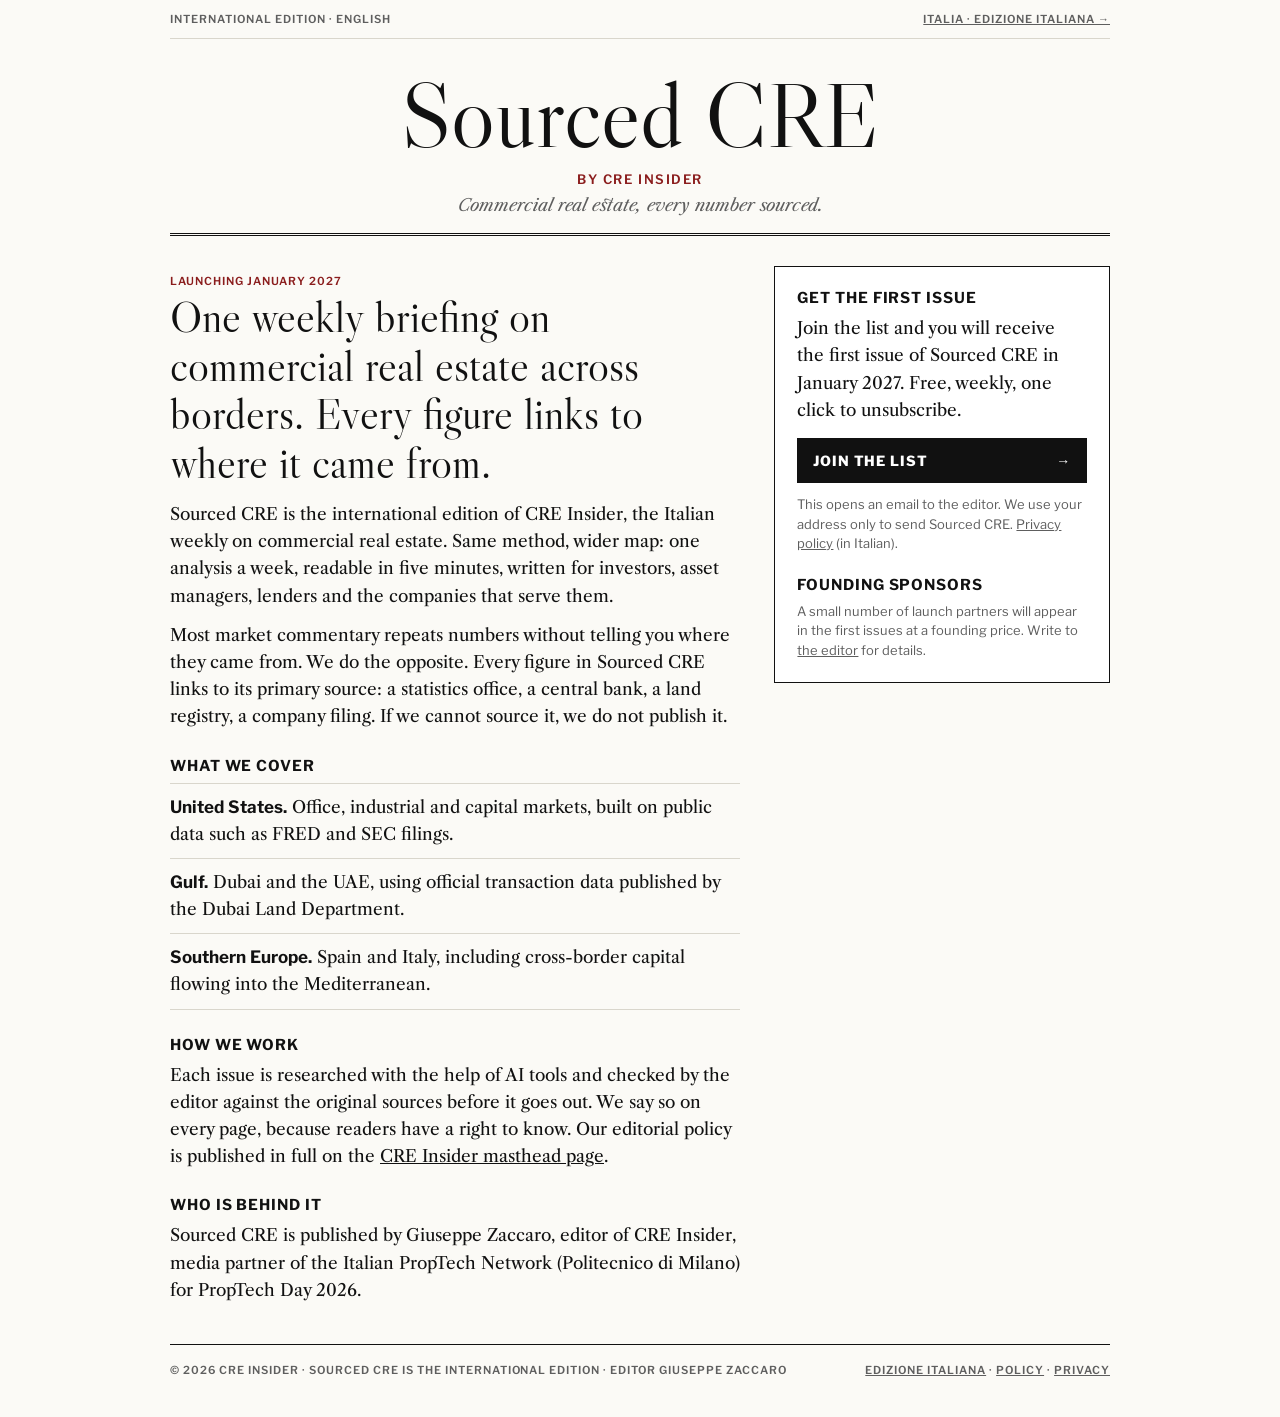
==== global/index.html @ a5fa9f80 "Edizione internazionale Sourced CRE by CRE Insider (/global) e banner per chi visita dall'estero Co-" ====
<!doctype html>
<html lang="en">
<head>
<meta charset="utf-8">
<meta name="viewport" content="width=device-width, initial-scale=1">
<title>Sourced CRE by CRE Insider · Commercial real estate, every number sourced</title>
<meta name="description" content="Sourced CRE is the international English edition of CRE Insider: one weekly briefing on commercial real estate in the US, the Gulf and Europe, where every figure links to its primary source.">
<meta property="og:type" content="website">
<meta property="og:title" content="Sourced CRE by CRE Insider · Every number has its source">
<meta property="og:description" content="The international edition of CRE Insider: commercial real estate in the US, the Gulf and Europe, with every figure linked to its primary source.">
<meta property="og:image" content="https://cre-insider.online/og.png">
<meta property="og:url" content="https://cre-insider.online/global/">
<link rel="canonical" href="https://cre-insider.online/global/">
<link rel="alternate" hreflang="en" href="https://cre-insider.online/global/">
<link rel="alternate" hreflang="it" href="https://cre-insider.online/">
<link rel="alternate" hreflang="x-default" href="https://cre-insider.online/global/">
<link rel="icon" href="../favicon.svg" type="image/svg+xml">
<link rel="preconnect" href="https://fonts.googleapis.com">
<link rel="preconnect" href="https://fonts.gstatic.com" crossorigin>
<link href="https://fonts.googleapis.com/css2?family=Libre+Caslon+Display&family=Libre+Caslon+Text:ital,wght@0,400;0,700;1,400&family=Libre+Franklin:wght@400;600;800&display=optional" rel="stylesheet">
<style>
  :root { --paper:#fbfaf6; --ink:#111; --gray:#5e5e5e; --rule:#d9d6cc; --accent:#8a1c1c;
    --display:"Libre Caslon Display",Georgia,serif; --serif:"Libre Caslon Text",Georgia,serif; --sans:"Libre Franklin",Helvetica,Arial,sans-serif; }
  * { box-sizing:border-box; margin:0; padding:0; }
  body { background:var(--paper); color:var(--ink); font:17px/1.6 var(--serif); }
  a { color:inherit; }
  .wrap { max-width:980px; margin:0 auto; padding:0 20px; }
  .label { font:600 11px/1.3 var(--sans); text-transform:uppercase; letter-spacing:.09em; }
  .topbar { display:flex; justify-content:space-between; flex-wrap:wrap; gap:12px; padding:12px 0; border-bottom:1px solid var(--rule); color:var(--gray); }
  .masthead { text-align:center; padding:30px 0 18px; border-bottom:3px double var(--ink); }
  .masthead h1 { font:400 clamp(46px,8vw,92px)/1 var(--display); }
  .masthead .by { font:600 13px var(--sans); letter-spacing:.12em; text-transform:uppercase; color:var(--accent); margin-top:10px; }
  .masthead p { font:italic 17px var(--serif); color:var(--gray); margin-top:8px; }
  .grid { display:grid; grid-template-columns:minmax(0,1.7fr) minmax(0,1fr); gap:34px; margin:30px 0 40px; }
  h2 { font:400 clamp(30px,4vw,44px)/1.1 var(--display); margin-bottom:14px; }
  h3 { font:700 15px var(--sans); text-transform:uppercase; letter-spacing:.06em; margin:26px 0 8px; }
  p + p { margin-top:12px; }
  ul.list { list-style:none; border-top:1px solid var(--rule); }
  ul.list li { padding:10px 0; border-bottom:1px solid var(--rule); }
  ul.list b { font-family:var(--sans); }
  .card { border:1px solid var(--ink); background:#fff; padding:22px; position:sticky; top:20px; }
  .card h3 { margin-top:0; }
  .btn { display:flex; justify-content:space-between; align-items:center; width:100%; background:var(--ink); color:#fff; border:0; padding:14px 16px; font:800 14px var(--sans); text-transform:uppercase; letter-spacing:.06em; text-decoration:none; margin-top:14px; }
  .btn:hover { background:var(--accent); }
  .small { font:13px/1.5 var(--sans); color:var(--gray); margin-top:12px; }
  footer { display:flex; justify-content:space-between; flex-wrap:wrap; gap:10px; padding:18px 0 40px; border-top:1px solid var(--ink); color:var(--gray); }
  @media (max-width:760px) { .grid { grid-template-columns:1fr; } .card { position:static; } }
</style>
</head>
<body>
<div class="wrap">
  <div class="topbar label"><span>International edition · English</span><span><a href="/">Italia · Edizione italiana →</a></span></div>
  <header class="masthead">
    <h1>Sourced CRE</h1>
    <div class="by">by CRE Insider</div>
    <p>Commercial real estate, every number sourced.</p>
  </header>

  <main class="grid">
    <article>
      <span class="label" style="color:var(--accent)">Launching January 2027</span>
      <h2>One weekly briefing on commercial real estate across borders. Every figure links to where it came from.</h2>
      <p>Sourced CRE is the international edition of CRE Insider, the Italian weekly on commercial real estate. Same method, wider map: one analysis a week, readable in five minutes, written for investors, asset managers, lenders and the companies that serve them.</p>
      <p>Most market commentary repeats numbers without telling you where they came from. We do the opposite. Every figure in Sourced CRE links to its primary source: a statistics office, a central bank, a land registry, a company filing. If we cannot source it, we do not publish it.</p>

      <h3>What we cover</h3>
      <ul class="list">
        <li><b>United States.</b> Office, industrial and capital markets, built on public data such as FRED and SEC filings.</li>
        <li><b>Gulf.</b> Dubai and the UAE, using official transaction data published by the Dubai Land Department.</li>
        <li><b>Southern Europe.</b> Spain and Italy, including cross-border capital flowing into the Mediterranean.</li>
      </ul>

      <h3>How we work</h3>
      <p>Each issue is researched with the help of AI tools and checked by the editor against the original sources before it goes out. We say so on every page, because readers have a right to know. Our editorial policy is published in full on the <a href="/redazione.html">CRE Insider masthead page</a>.</p>

      <h3>Who is behind it</h3>
      <p>Sourced CRE is published by Giuseppe Zaccaro, editor of CRE Insider, media partner of the Italian PropTech Network (Politecnico di Milano) for PropTech Day 2026.</p>
    </article>

    <aside>
      <div class="card">
        <h3>Get the first issue</h3>
        <p>Join the list and you will receive the first issue of Sourced CRE in January 2027. Free, weekly, one click to unsubscribe.</p>
        <a class="btn" href="mailto:giuseppezaccaro808@gmail.com?subject=Sourced%20CRE%20-%20add%20me%20to%20the%20list&amp;body=Please%20add%20me%20to%20the%20Sourced%20CRE%20list.%0A%0AName%3A%0ACompany%3A%0ACountry%3A"><span>Join the list</span><span aria-hidden="true">→</span></a>
        <p class="small">This opens an email to the editor. We use your address only to send Sourced CRE. <a href="/privacy.html">Privacy policy</a> (in Italian).</p>
        <h3 style="margin-top:22px">Founding sponsors</h3>
        <p class="small" style="margin-top:0">A small number of launch partners will appear in the first issues at a founding price. Write to <a href="mailto:giuseppezaccaro808@gmail.com?subject=Sourced%20CRE%20-%20founding%20sponsor">the editor</a> for details.</p>
      </div>
    </aside>
  </main>

  <footer class="label">
    <span>© 2026 CRE Insider · Sourced CRE is the international edition · Editor Giuseppe Zaccaro</span>
    <span><a href="/">Edizione italiana</a> · <a href="/redazione.html">Policy</a> · <a href="/privacy.html">Privacy</a></span>
  </footer>
</div>
</body>
</html>
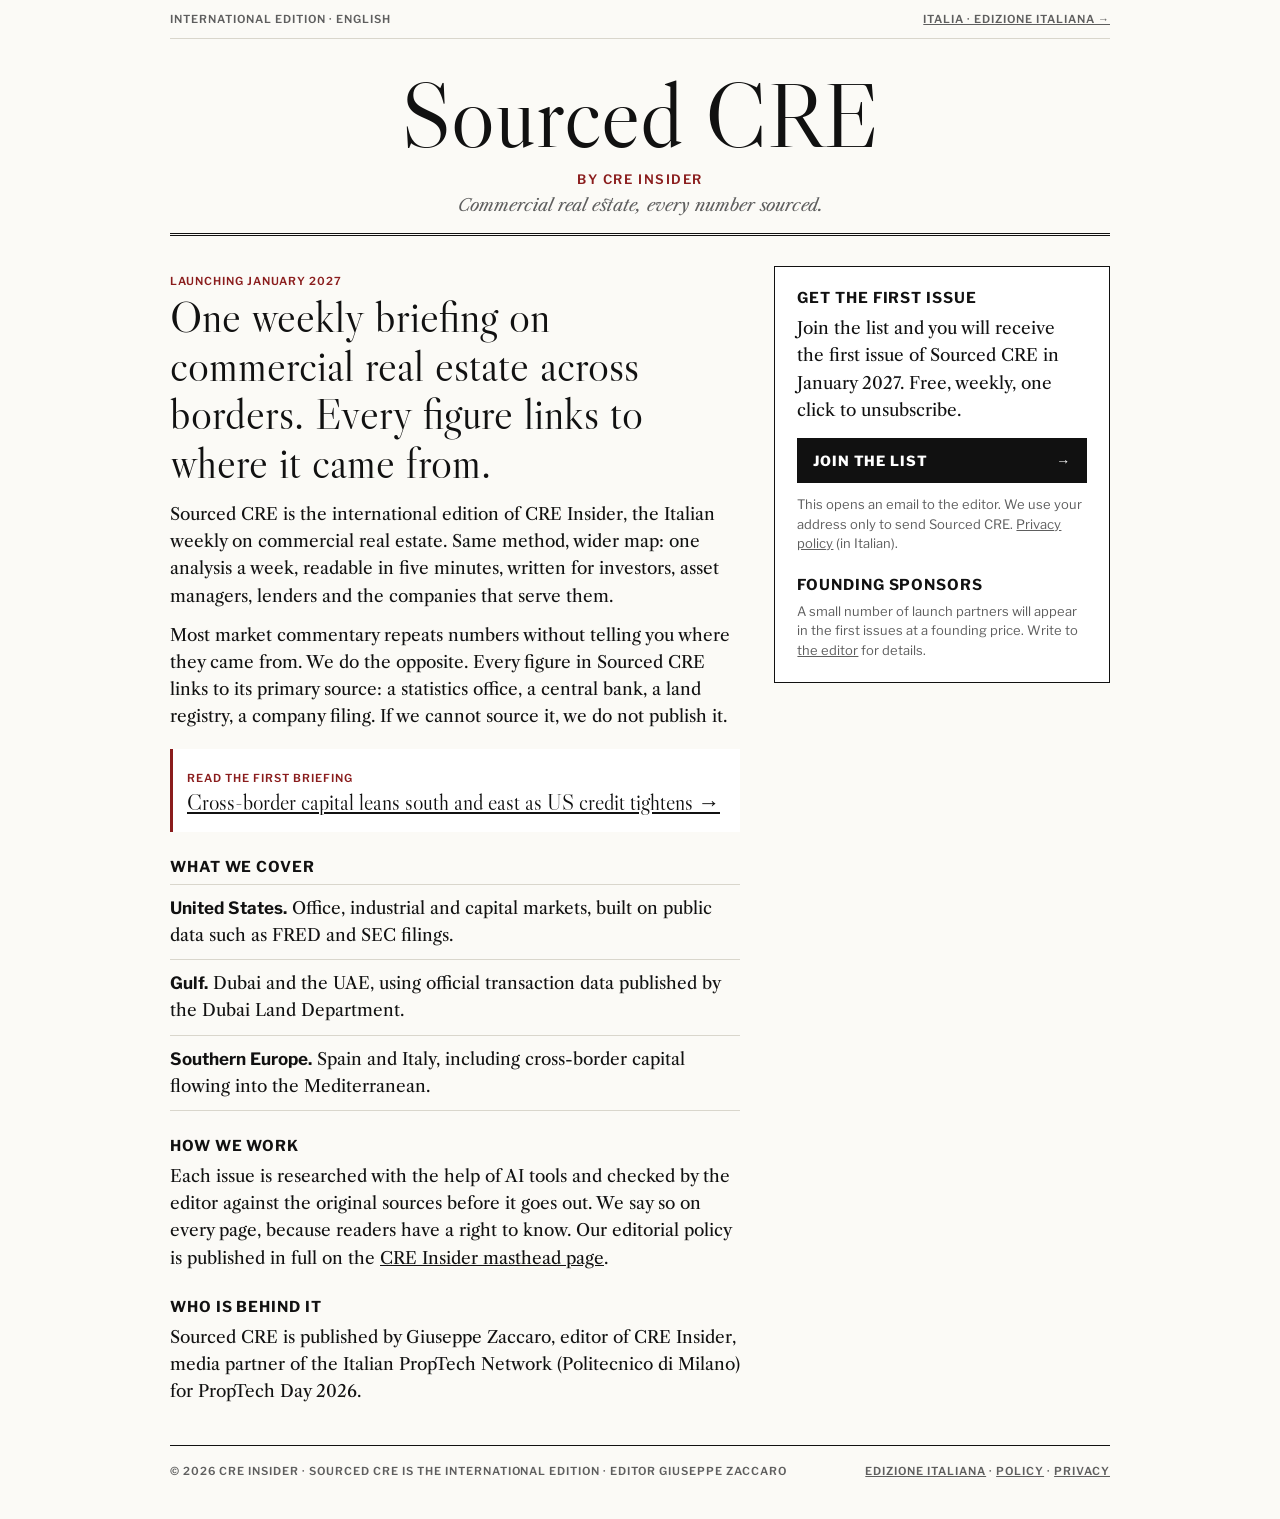
==== commit f6f3930a: "Sourced CRE: primo briefing in inglese con fonti Co-Authored-By: Claude Opus 5.5 <noreply@anthropic." ====
--- a/global/index.html
+++ b/global/index.html
@@ -63,6 +63,8 @@
       <p>Sourced CRE is the international edition of CRE Insider, the Italian weekly on commercial real estate. Same method, wider map: one analysis a week, readable in five minutes, written for investors, asset managers, lenders and the companies that serve them.</p>
       <p>Most market commentary repeats numbers without telling you where they came from. We do the opposite. Every figure in Sourced CRE links to its primary source: a statistics office, a central bank, a land registry, a company filing. If we cannot source it, we do not publish it.</p>
 
+      <p style="margin-top:18px;padding:14px;border-left:3px solid var(--accent);background:#fff"><span class="label" style="color:var(--accent)">Read the first briefing</span><br><a href="/global/briefing-01.html" style="font:400 22px/1.2 var(--display)">Cross-border capital leans south and east as US credit tightens →</a></p>
+
       <h3>What we cover</h3>
       <ul class="list">
         <li><b>United States.</b> Office, industrial and capital markets, built on public data such as FRED and SEC filings.</li>
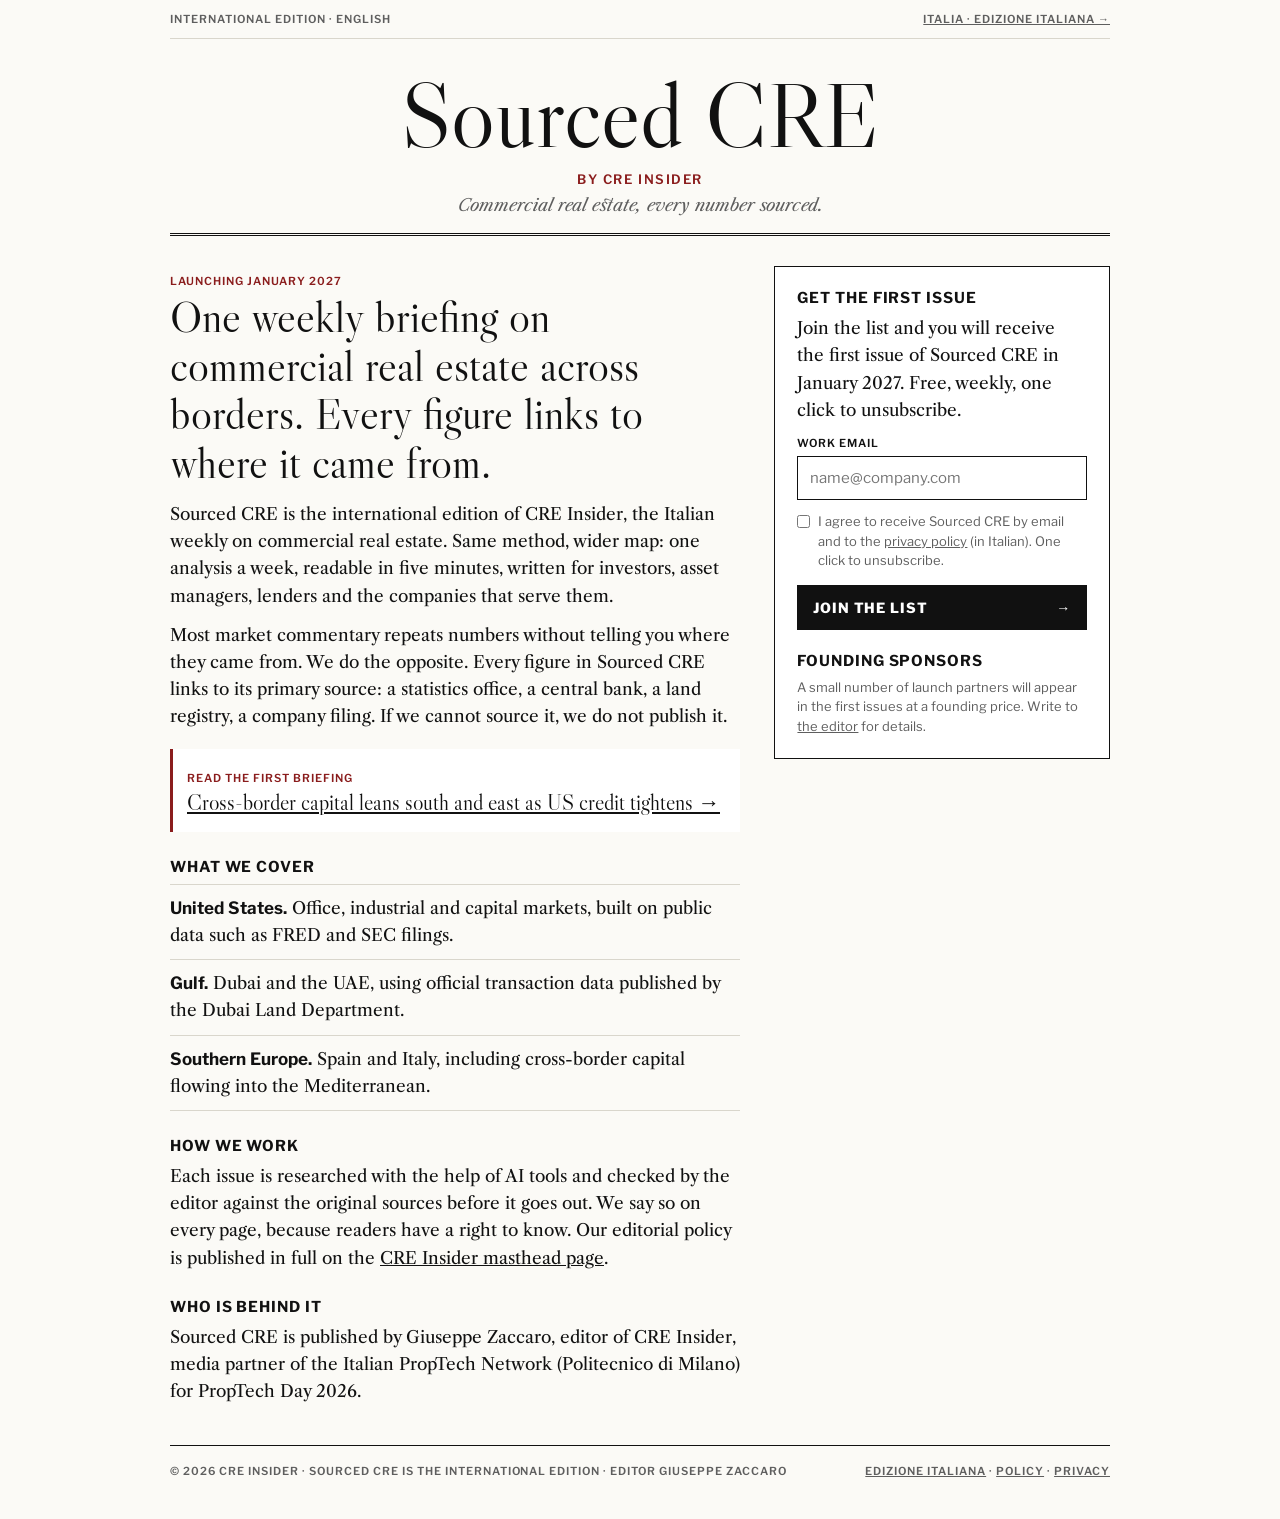
==== commit 38868503: "Sourced CRE: modulo di iscrizione Brevo dedicato (lista EN) Co-Authored-By: Claude Opus 5.5 <noreply" ====
--- a/global/index.html
+++ b/global/index.html
@@ -83,8 +83,15 @@
       <div class="card">
         <h3>Get the first issue</h3>
         <p>Join the list and you will receive the first issue of Sourced CRE in January 2027. Free, weekly, one click to unsubscribe.</p>
-        <a class="btn" href="mailto:giuseppezaccaro808@gmail.com?subject=Sourced%20CRE%20-%20add%20me%20to%20the%20list&amp;body=Please%20add%20me%20to%20the%20Sourced%20CRE%20list.%0A%0AName%3A%0ACompany%3A%0ACountry%3A"><span>Join the list</span><span aria-hidden="true">→</span></a>
-        <p class="small">This opens an email to the editor. We use your address only to send Sourced CRE. <a href="/privacy.html">Privacy policy</a> (in Italian).</p>
+        <form action="https://071edb76.sibforms.com/serve/[base64]" method="POST">
+          <label class="label" for="gemail" style="display:block;margin-top:12px">Work email</label>
+          <input id="gemail" name="EMAIL" type="email" required autocomplete="email" placeholder="name@company.com" style="width:100%;padding:12px;border:1px solid var(--ink);font:15px var(--sans);margin-top:6px">
+          <input type="text" name="email_address_check" value="" tabindex="-1" autocomplete="off" aria-hidden="true" style="position:absolute;left:-9999px;width:1px;height:1px;opacity:0">
+          <input type="hidden" name="locale" value="en">
+          <input type="hidden" name="html_type" value="simple">
+          <label for="gok" class="small" style="display:flex;gap:8px;align-items:flex-start"><input id="gok" type="checkbox" required style="margin-top:3px"><span>I agree to receive Sourced CRE by email and to the <a href="/privacy.html">privacy policy</a> (in Italian). One click to unsubscribe.</span></label>
+          <button class="btn" type="submit" style="cursor:pointer"><span>Join the list</span><span aria-hidden="true">→</span></button>
+        </form>
         <h3 style="margin-top:22px">Founding sponsors</h3>
         <p class="small" style="margin-top:0">A small number of launch partners will appear in the first issues at a founding price. Write to <a href="mailto:giuseppezaccaro808@gmail.com?subject=Sourced%20CRE%20-%20founding%20sponsor">the editor</a> for details.</p>
       </div>
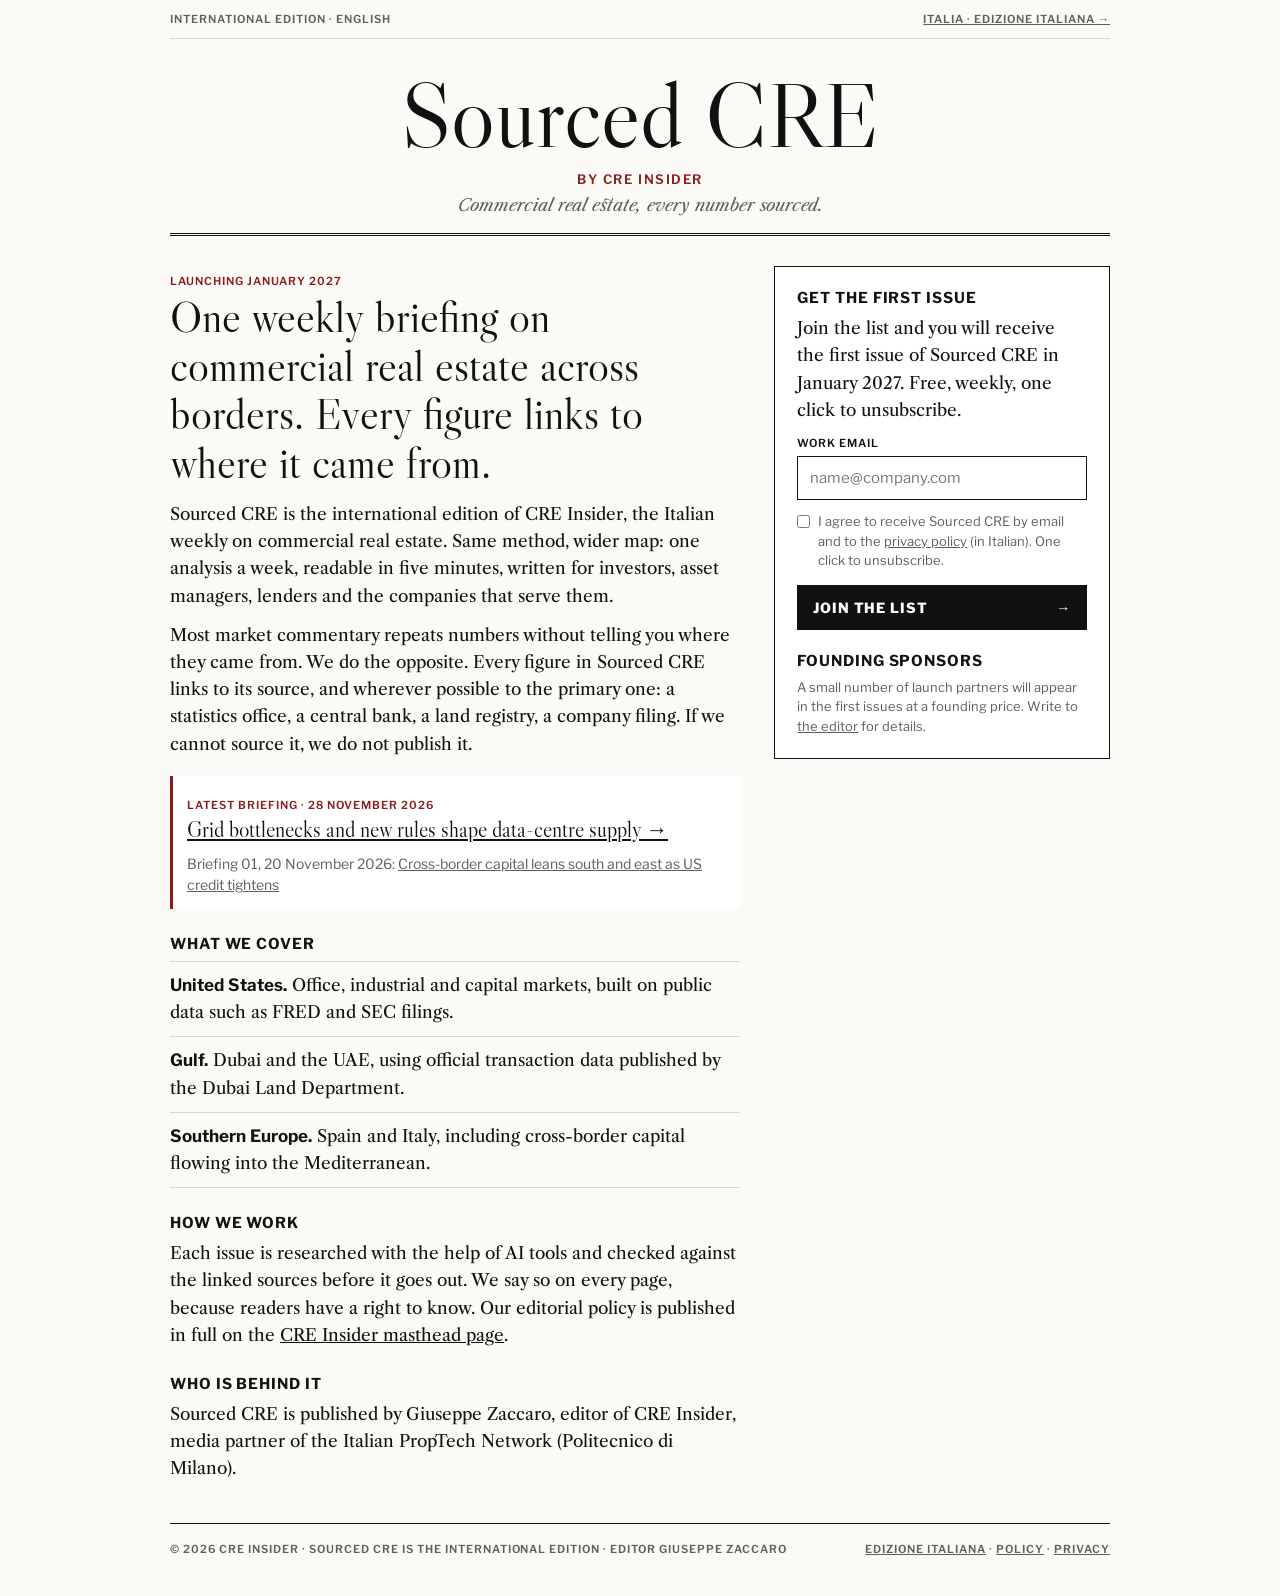
==== commit e6a8b67b: "Sourced CRE: briefing 02 su data center e rete elettrica; pagina global e sitemap aggiornate Co-Auth" ====
--- a/global/index.html
+++ b/global/index.html
@@ -4,10 +4,10 @@
 <meta charset="utf-8">
 <meta name="viewport" content="width=device-width, initial-scale=1">
 <title>Sourced CRE by CRE Insider · Commercial real estate, every number sourced</title>
-<meta name="description" content="Sourced CRE is the international English edition of CRE Insider: one weekly briefing on commercial real estate in the US, the Gulf and Europe, where every figure links to its primary source.">
+<meta name="description" content="Sourced CRE is the international English edition of CRE Insider: one weekly briefing on commercial real estate in the US, the Gulf and Europe, where every figure links to its source.">
 <meta property="og:type" content="website">
 <meta property="og:title" content="Sourced CRE by CRE Insider · Every number has its source">
-<meta property="og:description" content="The international edition of CRE Insider: commercial real estate in the US, the Gulf and Europe, with every figure linked to its primary source.">
+<meta property="og:description" content="The international edition of CRE Insider: commercial real estate in the US, the Gulf and Europe, with every figure linked to its source.">
 <meta property="og:image" content="https://cre-insider.online/og.png">
 <meta property="og:url" content="https://cre-insider.online/global/">
 <link rel="canonical" href="https://cre-insider.online/global/">
@@ -61,9 +61,9 @@
       <span class="label" style="color:var(--accent)">Launching January 2027</span>
       <h2>One weekly briefing on commercial real estate across borders. Every figure links to where it came from.</h2>
       <p>Sourced CRE is the international edition of CRE Insider, the Italian weekly on commercial real estate. Same method, wider map: one analysis a week, readable in five minutes, written for investors, asset managers, lenders and the companies that serve them.</p>
-      <p>Most market commentary repeats numbers without telling you where they came from. We do the opposite. Every figure in Sourced CRE links to its primary source: a statistics office, a central bank, a land registry, a company filing. If we cannot source it, we do not publish it.</p>
+      <p>Most market commentary repeats numbers without telling you where they came from. We do the opposite. Every figure in Sourced CRE links to its source, and wherever possible to the primary one: a statistics office, a central bank, a land registry, a company filing. If we cannot source it, we do not publish it.</p>
 
-      <p style="margin-top:18px;padding:14px;border-left:3px solid var(--accent);background:#fff"><span class="label" style="color:var(--accent)">Read the first briefing</span><br><a href="/global/briefing-01.html" style="font:400 22px/1.2 var(--display)">Cross-border capital leans south and east as US credit tightens →</a></p>
+      <p style="margin-top:18px;padding:14px;border-left:3px solid var(--accent);background:#fff"><span class="label" style="color:var(--accent)">Latest briefing · 28 November 2026</span><br><a href="/global/briefing-02.html" style="font:400 22px/1.2 var(--display)">Grid bottlenecks and new rules shape data-centre supply →</a><br><span style="display:block;margin-top:8px;font:14px/1.5 var(--sans);color:var(--gray)">Briefing 01, 20 November 2026: <a href="/global/briefing-01.html">Cross-border capital leans south and east as US credit tightens</a></span></p>
 
       <h3>What we cover</h3>
       <ul class="list">
@@ -73,10 +73,10 @@
       </ul>
 
       <h3>How we work</h3>
-      <p>Each issue is researched with the help of AI tools and checked by the editor against the original sources before it goes out. We say so on every page, because readers have a right to know. Our editorial policy is published in full on the <a href="/redazione.html">CRE Insider masthead page</a>.</p>
+      <p>Each issue is researched with the help of AI tools and checked against the linked sources before it goes out. We say so on every page, because readers have a right to know. Our editorial policy is published in full on the <a href="/redazione.html">CRE Insider masthead page</a>.</p>
 
       <h3>Who is behind it</h3>
-      <p>Sourced CRE is published by Giuseppe Zaccaro, editor of CRE Insider, media partner of the Italian PropTech Network (Politecnico di Milano) for PropTech Day 2026.</p>
+      <p>Sourced CRE is published by Giuseppe Zaccaro, editor of CRE Insider, media partner of the Italian PropTech Network (Politecnico di Milano).</p>
     </article>
 
     <aside>
